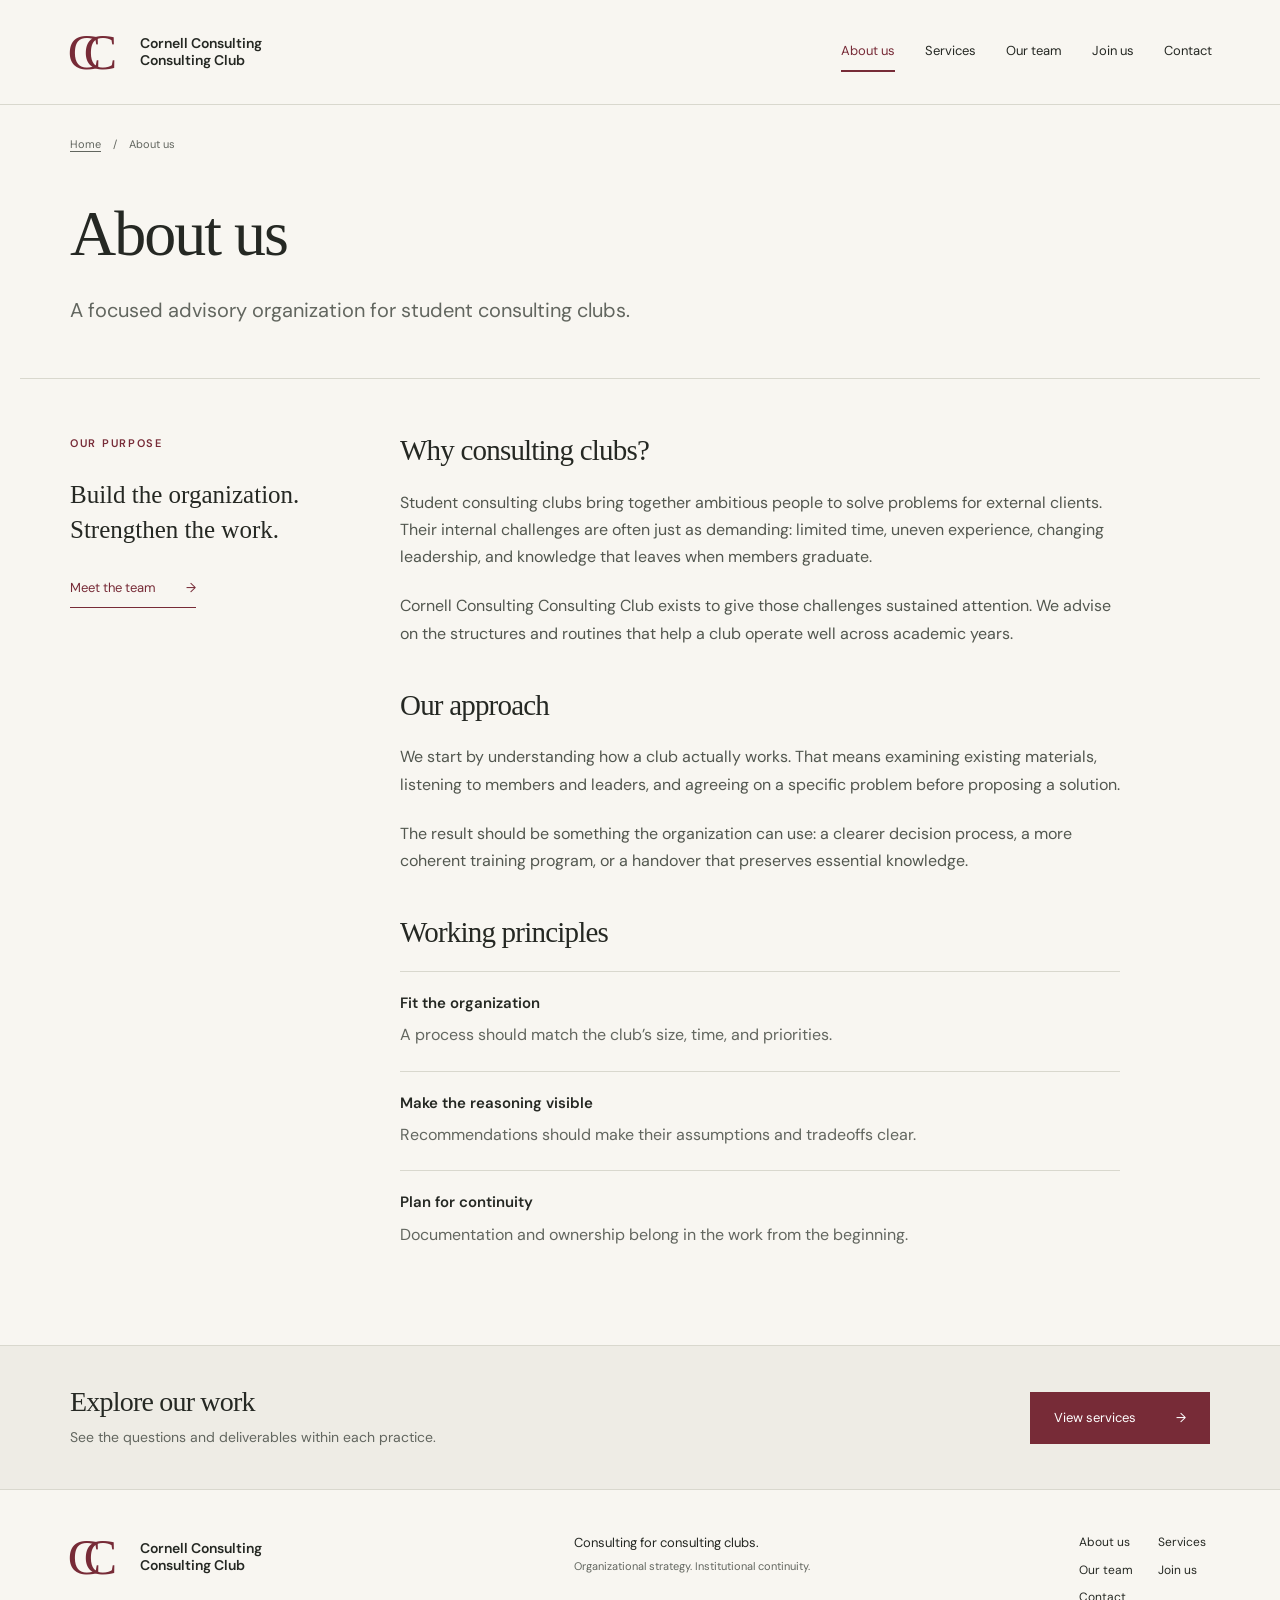
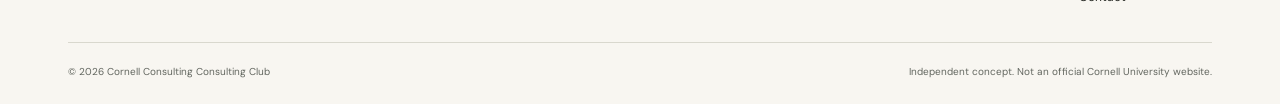
==== about.html @ c172cffa "Restructure site into dedicated club and practice pages" ====
<!doctype html>
<html lang="en"><head><meta charset="utf-8"><meta name="viewport" content="width=device-width,initial-scale=1"><meta name="theme-color" content="#772b37"><meta name="description" content="About us — Cornell Consulting Consulting Club. Advisory for student consulting organizations."><title>About us | Cornell Consulting Consulting Club</title><link rel="stylesheet" href="styles.css"><link rel="icon" href="mark.svg" type="image/svg+xml"></head>
<body><a class="skip" href="#main">Skip to content</a><header class="header"><a class="brand" href="index.html" aria-label="Cornell Consulting Consulting Club home"><span class="brand-mark" aria-hidden="true">C<span>C</span></span><span>Cornell Consulting<br>Consulting Club</span></a><button class="menu-toggle" aria-expanded="false" aria-controls="navigation">Menu <span aria-hidden="true">+</span></button><nav id="navigation" aria-label="Main navigation"><a href="about.html" aria-current="page">About us</a><a href="services.html">Services</a><a href="team.html">Our team</a><a href="join.html">Join us</a><a href="contact.html">Contact</a></nav></header>
<main id="main"><div class="page-heading"><nav class="breadcrumbs" aria-label="Breadcrumb"><a href="index.html">Home</a> <span>/</span> <span aria-current="page">About us</span></nav><h1>About us</h1><p class="lede">A focused advisory organization for student consulting clubs.</p></div><div class="editorial-layout"><aside class="side-note"><p class="eyebrow">Our purpose</p><p>Build the organization.<br>Strengthen the work.</p><a class="text-link" href="team.html">Meet the team <span aria-hidden="true">→</span></a></aside><article class="prose"><h2>Why consulting clubs?</h2><p>Student consulting clubs bring together ambitious people to solve problems for external clients. Their internal challenges are often just as demanding: limited time, uneven experience, changing leadership, and knowledge that leaves when members graduate.</p><p>Cornell Consulting Consulting Club exists to give those challenges sustained attention. We advise on the structures and routines that help a club operate well across academic years.</p><h2>Our approach</h2><p>We start by understanding how a club actually works. That means examining existing materials, listening to members and leaders, and agreeing on a specific problem before proposing a solution.</p><p>The result should be something the organization can use: a clearer decision process, a more coherent training program, or a handover that preserves essential knowledge.</p><h2>Working principles</h2><dl class="principles"><dt>Fit the organization</dt><dd>A process should match the club’s size, time, and priorities.</dd><dt>Make the reasoning visible</dt><dd>Recommendations should make their assumptions and tradeoffs clear.</dd><dt>Plan for continuity</dt><dd>Documentation and ownership belong in the work from the beginning.</dd></dl></article></div><aside class="callout"><div><h2>Explore our work</h2><p>See the questions and deliverables within each practice.</p></div><a class="button" href="services.html">View services <span aria-hidden="true">→</span></a></aside></main><footer><div class="footer-top"><a class="brand" href="index.html"><span class="brand-mark" aria-hidden="true">C<span>C</span></span><span>Cornell Consulting<br>Consulting Club</span></a><p>Consulting for consulting clubs.<br><span>Organizational strategy. Institutional continuity.</span></p><nav aria-label="Footer navigation"><a href="about.html" aria-current="page">About us</a><a href="services.html">Services</a><a href="team.html">Our team</a><a href="join.html">Join us</a><a href="contact.html">Contact</a></nav></div><div class="footer-bottom"><span>© 2026 Cornell Consulting Consulting Club</span><span>Independent concept. Not an official Cornell University website.</span></div></footer><script src="app.js"></script></body></html>
---- styles.css ----
@import url('https://fonts.googleapis.com/css2?family=DM+Sans:wght@400;500;600&display=swap');
:root{--paper:#f8f6f1;--ink:#252823;--muted:#62665f;--wine:#772b37;--line:#d9d8ce;--serif:Georgia,'Times New Roman',serif}*{box-sizing:border-box}body{margin:0;background:var(--paper);color:var(--ink);font:16px/1.7 'DM Sans',Arial,sans-serif}a{color:inherit;text-decoration:none}button,input,select,textarea{font:inherit}button{cursor:pointer}a:hover{color:var(--wine)}a:focus-visible,button:focus-visible,summary:focus-visible{outline:2px solid var(--wine);outline-offset:5px}h1,h2,h3,p{margin-top:0}h1,h2{font-family:var(--serif);font-weight:400;line-height:1.13}h1{font-size:clamp(42px,5vw,72px);letter-spacing:-2px;margin-bottom:25px}h2{font-size:34px;letter-spacing:-.8px;margin-bottom:22px}h3{font-size:18px;font-weight:500;margin-bottom:10px}p{margin-bottom:22px}.skip{position:absolute;top:-100px;left:20px;background:white;padding:10px;z-index:10}.skip:focus{top:10px}.header{display:flex;align-items:center;justify-content:space-between;gap:30px;min-height:105px;padding:20px 5.3%;border-bottom:1px solid var(--line)}.brand{display:flex;align-items:center;gap:17px;font-size:14px;line-height:1.25;font-weight:600;flex-shrink:0}.brand-mark{font-family:var(--serif);font-size:50px;position:relative;width:55px;line-height:1;color:var(--wine);font-weight:400}.brand-mark span{position:absolute;left:16px;top:0}.header nav{display:flex;gap:30px;font-size:13px}.header nav a{padding:8px 0;border-bottom:2px solid transparent}.header nav a[aria-current=page]{border-color:var(--wine);color:var(--wine)}.menu-toggle{display:none}.eyebrow{text-transform:uppercase;letter-spacing:1.7px;font-size:11px;font-weight:600;color:var(--wine);margin-bottom:24px}.button{display:inline-flex;align-items:center;gap:40px;justify-content:space-between;background:var(--wine);color:white;border:1px solid var(--wine);padding:14px 23px;font-size:13px}.button:hover{background:#57212a;color:white}.text-link{display:inline-flex;gap:30px;align-items:center;border-bottom:1px solid var(--wine);color:var(--wine);font-size:13px;padding:8px 0}.text-link:hover{border-bottom-width:2px}.home-hero{display:grid;grid-template-columns:1.15fr .85fr;max-width:1440px;margin:auto}.home-copy{padding:74px 9% 74px 9.2%;align-self:center}.home-copy h1{font-size:clamp(45px,5.2vw,76px);line-height:1.08}.home-copy>p:not(.eyebrow){max-width:440px;color:var(--muted);font-size:18px;margin-bottom:30px}.home-art{margin:0;position:relative;background:var(--wine);max-height:575px;overflow:hidden}.home-art img{display:block;width:100%;height:100%;object-fit:cover}.home-art figcaption{position:absolute;bottom:16px;right:22px;font-size:9px;text-transform:uppercase;letter-spacing:1.7px;color:#e8d6c8}.home-intro{max-width:1150px;padding:65px 40px;display:grid;grid-template-columns:1fr 2fr;gap:60px;margin:auto}.home-intro p:not(.eyebrow){max-width:630px;color:var(--muted)}.audiences{display:grid;grid-template-columns:1fr 1fr;background:#eeece5;border-top:1px solid var(--line)}.audiences article{padding:45px max(40px,10.6%)}.audiences article+article{border-left:1px solid var(--line)}.audiences p:not(.eyebrow){max-width:440px;color:var(--muted)}.audiences h2{font-size:32px}.page-heading{max-width:1240px;margin:auto;padding:30px 50px 52px;border-bottom:1px solid var(--line)}.breadcrumbs{font-size:11px;color:var(--muted);display:flex;gap:12px;flex-wrap:wrap;margin-bottom:44px}.breadcrumbs a{text-decoration:underline;text-underline-offset:3px}.page-heading h1{margin-top:0}.lede{max-width:720px;color:var(--muted);font-size:20px;margin:0;line-height:1.55}.editorial-layout{display:grid;grid-template-columns:240px minmax(0,720px);gap:90px;max-width:1240px;padding:55px 50px 75px;margin:auto}.side-note>p:not(.eyebrow){font-family:var(--serif);font-size:25px;line-height:1.4}.prose p,.prose li{color:#52574f}.prose h2{font-size:29px;margin-top:42px}.prose h2:first-child{margin-top:0}.prose ul{padding-left:22px}.prose li{padding:6px 0}.lead-paragraph{font-size:20px;line-height:1.65}.principles{margin:0}.principles dt{border-top:1px solid var(--line);padding-top:19px;font-weight:600;font-size:15px}.principles dd{margin:5px 0 22px;color:var(--muted)}.callout{background:#eeece5;border-top:1px solid var(--line);padding:40px max(5.3%,calc((100vw - 1140px)/2));display:flex;justify-content:space-between;gap:35px;align-items:center}.callout h2{font-size:28px;margin-bottom:8px}.callout p{color:var(--muted);font-size:14px;margin:0}.callout .button{flex-shrink:0}.service-directory{max-width:1240px;padding:15px 50px 55px;margin:auto}.service-row{display:grid;grid-template-columns:1fr 1fr 20px;gap:30px;align-items:center;border-bottom:1px solid var(--line);padding:30px 0}.service-row h2{font-size:28px;margin:0}.service-row p{font-size:15px;color:var(--muted);margin:0}.service-row>span{color:var(--wine);font-size:25px}.service-row:hover h2{text-decoration:underline;text-decoration-thickness:1px;text-underline-offset:6px}.engagement{max-width:1240px;margin:auto;display:grid;grid-template-columns:1fr 1fr;gap:90px;padding:0 50px 65px}.engagement>div>p:not(.eyebrow){max-width:400px;color:var(--muted)}.engagement ol{margin:0;padding-left:25px}.engagement li{padding-left:12px;margin-bottom:25px}.engagement li::marker{color:var(--wine)}.engagement li p{font-size:14px;color:var(--muted)}.practice-nav nav{display:flex;flex-direction:column;font-size:14px;border-top:1px solid var(--line)}.practice-nav nav a{padding:12px 0;border-bottom:1px solid var(--line)}.practice-nav nav a[aria-current=page]{color:var(--wine);font-weight:600}.note{font-size:13px;color:var(--muted);line-height:1.65}.prose .note{border-top:1px solid var(--line);padding-top:20px;margin-top:32px}.team-page{max-width:1240px;margin:auto;padding:40px 50px 70px}.team-grid{display:grid;grid-template-columns:repeat(3,1fr);gap:35px;margin-top:35px}.portrait{aspect-ratio:4/5;border:1px solid #c9c7bc;background:#eeece5;margin-bottom:20px}.team-placeholder p{font-size:13px;color:var(--muted)}.team-placeholder h3{margin-bottom:4px}.recruitment-note{border-top:3px solid var(--wine);padding-top:22px;align-self:start}.recruitment-note h2{font-size:26px}.recruitment-note>p:not(.eyebrow){font-size:14px;color:var(--muted)}.faq details{border-top:1px solid var(--line);padding:17px 0}.faq details:last-child{border-bottom:1px solid var(--line)}.faq summary{cursor:pointer;font-size:16px;font-weight:500}.faq details p{margin:15px 0 0;font-size:14px}.contact-layout{max-width:1240px;padding:50px 50px 75px;margin:auto;display:grid;grid-template-columns:1fr 1.25fr;gap:100px}.contact-layout h2{font-size:28px}.contact-layout aside>p{font-size:15px;color:var(--muted);margin-bottom:38px}.contact-status{padding:22px;background:#eeece5;border-top:2px solid var(--wine)}.contact-status p{font-size:13px;margin:0;color:var(--muted)}.contact-status h3{font-size:15px}form label{display:block;font-size:13px;margin-bottom:19px}form label>span{color:var(--muted)}input,textarea,select{width:100%;display:block;margin-top:6px;border:1px solid #b8b9af;background:#fff;color:var(--ink);padding:11px;border-radius:0;font-size:15px}textarea{resize:vertical}input:focus,select:focus,textarea:focus{outline:2px solid var(--wine);outline-offset:2px}.form-status{font-size:13px;color:var(--wine);margin:15px 0 0}footer{padding:42px 5.3% 24px;border-top:1px solid var(--line)}.footer-top{display:grid;grid-template-columns:1fr 1fr auto;gap:35px;align-items:start}.footer-top>p{font-size:13px;margin:0}.footer-top p span{font-size:11px;color:var(--muted)}.footer-top nav{display:grid;grid-template-columns:1fr 1fr;gap:7px 25px;font-size:12px}.footer-bottom{margin-top:34px;padding-top:20px;border-top:1px solid var(--line);display:flex;justify-content:space-between;gap:20px;font-size:10px;color:var(--muted)}
@media(max-width:950px){.header{gap:20px;padding:20px 4%}.header nav{gap:20px}.brand{font-size:12px}.home-copy{padding:50px 8%}.home-copy h1{font-size:48px}.home-copy>p:not(.eyebrow){font-size:16px}.editorial-layout{grid-template-columns:200px minmax(0,1fr);gap:45px;padding-left:35px;padding-right:35px}.contact-layout{gap:45px}.footer-top{grid-template-columns:1fr 1fr}.footer-top>p{display:none}.footer-top nav{justify-self:end}.engagement{gap:50px}.service-row h2{font-size:25px}}
@media(max-width:700px){body{font-size:15px}.header{min-height:84px;padding:18px 6%;position:relative;flex-wrap:wrap}.brand{font-size:12px;gap:12px}.brand-mark{font-size:40px;width:43px}.brand-mark span{left:13px}.menu-toggle{display:flex;gap:16px;background:none;border:1px solid var(--line);padding:7px 12px;font-size:12px;color:var(--ink)}.header nav{display:none;width:100%;flex-direction:column;gap:0;padding-top:12px}.header nav.is-open{display:flex}.header nav a{padding:12px 0}.home-hero{grid-template-columns:1fr}.home-copy{padding:40px 6%}.home-copy h1{font-size:48px;letter-spacing:-1.8px}.home-copy .eyebrow{font-size:9px}.home-art{height:280px}.home-art img{object-fit:contain}.home-art figcaption{font-size:8px}.home-intro{display:block;padding:40px 6%}.home-intro h2{font-size:30px}.audiences{grid-template-columns:1fr}.audiences article{padding:35px 6%}.audiences article+article{border-left:0;border-top:1px solid var(--line)}.page-heading{padding:22px 6% 32px}.breadcrumbs{font-size:10px;margin-bottom:28px;gap:8px}.page-heading h1{font-size:42px;letter-spacing:-1.4px;overflow-wrap:break-word}.lede{font-size:17px}.editorial-layout{display:flex;flex-direction:column;gap:35px;padding:35px 6% 45px}.practice-nav{order:2}.side-note{padding-bottom:25px;border-bottom:1px solid var(--line)}.prose h2{font-size:27px}.lead-paragraph{font-size:18px}.callout{display:block;padding:32px 6%}.callout h2{font-size:27px}.callout .button{margin-top:22px}.service-directory{padding:0 6% 40px}.service-row{grid-template-columns:1fr 20px;gap:12px;padding:23px 0}.service-row h2{font-size:25px}.service-row p{grid-column:1;font-size:13px}.service-row>span{grid-column:2;grid-row:1/3}.engagement{display:block;padding:0 6% 30px}.engagement ol{margin-top:30px}.team-page{padding:30px 6% 35px}.team-grid{gap:20px;grid-template-columns:1fr 1fr}.team-placeholder h3{font-size:15px}.team-placeholder p{font-size:11px}.contact-layout{grid-template-columns:1fr;padding:35px 6% 45px;gap:35px}.contact-layout aside>p{margin-bottom:25px}.footer-top{grid-template-columns:1fr;gap:28px}.footer-top nav{justify-self:start;grid-template-columns:repeat(3,1fr);gap:10px 28px}.footer-bottom{flex-direction:column;gap:9px;margin-top:24px;font-size:9px}footer{padding:30px 6% 20px}}
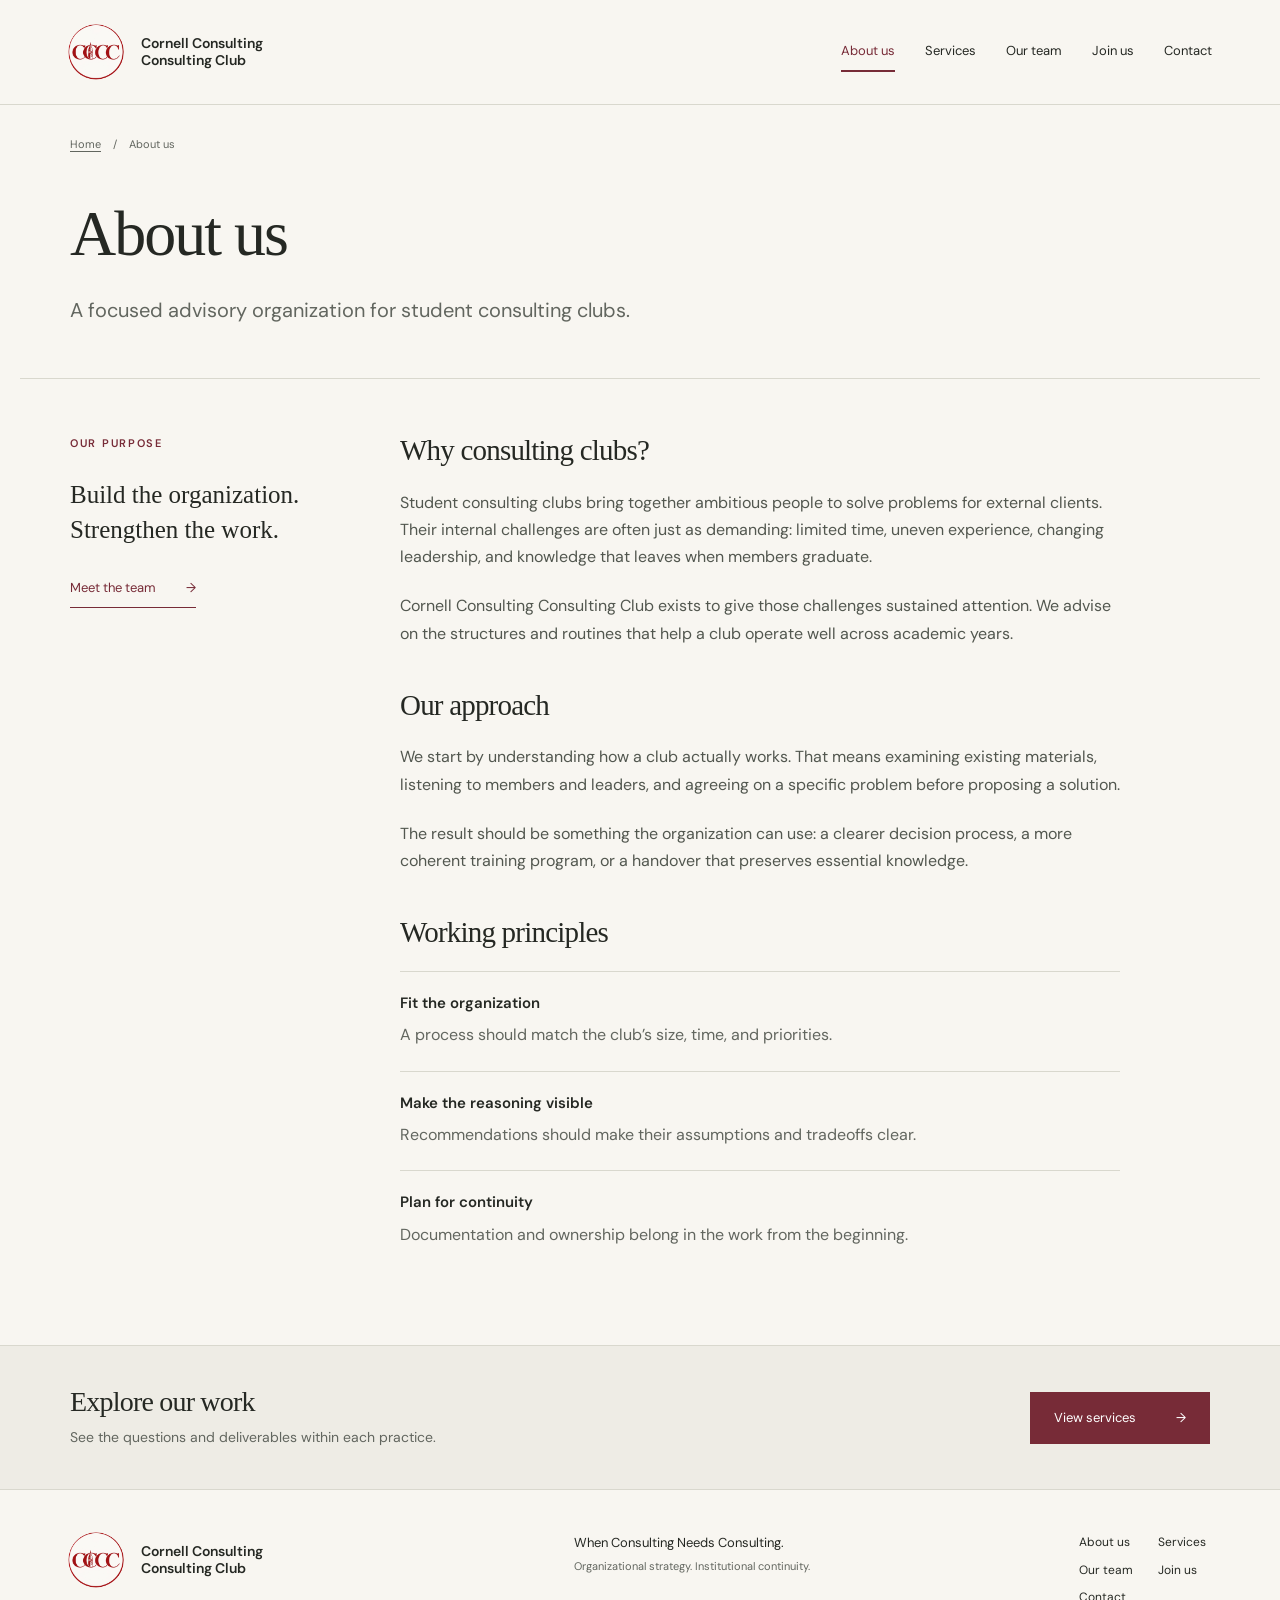
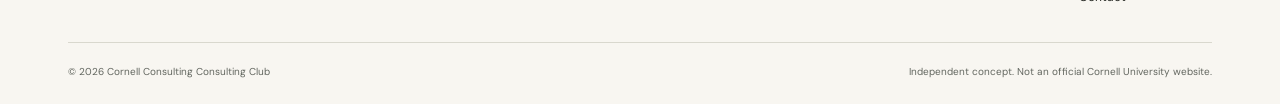
==== commit d85ac51c: "Add co-president profiles, CCCC roundel logo, and new footer slogan Co-Authored-By: Claude Opus 5.5 " ====
--- a/about.html
+++ b/about.html
@@ -1,4 +1,4 @@
 <!doctype html>
 <html lang="en"><head><meta charset="utf-8"><meta name="viewport" content="width=device-width,initial-scale=1"><meta name="theme-color" content="#772b37"><meta name="description" content="About us — Cornell Consulting Consulting Club. Advisory for student consulting organizations."><title>About us | Cornell Consulting Consulting Club</title><link rel="stylesheet" href="styles.css"><link rel="icon" href="mark.svg" type="image/svg+xml"></head>
-<body><a class="skip" href="#main">Skip to content</a><header class="header"><a class="brand" href="index.html" aria-label="Cornell Consulting Consulting Club home"><span class="brand-mark" aria-hidden="true">C<span>C</span></span><span>Cornell Consulting<br>Consulting Club</span></a><button class="menu-toggle" aria-expanded="false" aria-controls="navigation">Menu <span aria-hidden="true">+</span></button><nav id="navigation" aria-label="Main navigation"><a href="about.html" aria-current="page">About us</a><a href="services.html">Services</a><a href="team.html">Our team</a><a href="join.html">Join us</a><a href="contact.html">Contact</a></nav></header>
-<main id="main"><div class="page-heading"><nav class="breadcrumbs" aria-label="Breadcrumb"><a href="index.html">Home</a> <span>/</span> <span aria-current="page">About us</span></nav><h1>About us</h1><p class="lede">A focused advisory organization for student consulting clubs.</p></div><div class="editorial-layout"><aside class="side-note"><p class="eyebrow">Our purpose</p><p>Build the organization.<br>Strengthen the work.</p><a class="text-link" href="team.html">Meet the team <span aria-hidden="true">→</span></a></aside><article class="prose"><h2>Why consulting clubs?</h2><p>Student consulting clubs bring together ambitious people to solve problems for external clients. Their internal challenges are often just as demanding: limited time, uneven experience, changing leadership, and knowledge that leaves when members graduate.</p><p>Cornell Consulting Consulting Club exists to give those challenges sustained attention. We advise on the structures and routines that help a club operate well across academic years.</p><h2>Our approach</h2><p>We start by understanding how a club actually works. That means examining existing materials, listening to members and leaders, and agreeing on a specific problem before proposing a solution.</p><p>The result should be something the organization can use: a clearer decision process, a more coherent training program, or a handover that preserves essential knowledge.</p><h2>Working principles</h2><dl class="principles"><dt>Fit the organization</dt><dd>A process should match the club’s size, time, and priorities.</dd><dt>Make the reasoning visible</dt><dd>Recommendations should make their assumptions and tradeoffs clear.</dd><dt>Plan for continuity</dt><dd>Documentation and ownership belong in the work from the beginning.</dd></dl></article></div><aside class="callout"><div><h2>Explore our work</h2><p>See the questions and deliverables within each practice.</p></div><a class="button" href="services.html">View services <span aria-hidden="true">→</span></a></aside></main><footer><div class="footer-top"><a class="brand" href="index.html"><span class="brand-mark" aria-hidden="true">C<span>C</span></span><span>Cornell Consulting<br>Consulting Club</span></a><p>Consulting for consulting clubs.<br><span>Organizational strategy. Institutional continuity.</span></p><nav aria-label="Footer navigation"><a href="about.html" aria-current="page">About us</a><a href="services.html">Services</a><a href="team.html">Our team</a><a href="join.html">Join us</a><a href="contact.html">Contact</a></nav></div><div class="footer-bottom"><span>© 2026 Cornell Consulting Consulting Club</span><span>Independent concept. Not an official Cornell University website.</span></div></footer><script src="app.js"></script></body></html>+<body><a class="skip" href="#main">Skip to content</a><header class="header"><a class="brand" href="index.html" aria-label="Cornell Consulting Consulting Club home"><img class="brand-logo" src="logo.png" width="56" height="56" alt=""><span>Cornell Consulting<br>Consulting Club</span></a><button class="menu-toggle" aria-expanded="false" aria-controls="navigation">Menu <span aria-hidden="true">+</span></button><nav id="navigation" aria-label="Main navigation"><a href="about.html" aria-current="page">About us</a><a href="services.html">Services</a><a href="team.html">Our team</a><a href="join.html">Join us</a><a href="contact.html">Contact</a></nav></header>
+<main id="main"><div class="page-heading"><nav class="breadcrumbs" aria-label="Breadcrumb"><a href="index.html">Home</a> <span>/</span> <span aria-current="page">About us</span></nav><h1>About us</h1><p class="lede">A focused advisory organization for student consulting clubs.</p></div><div class="editorial-layout"><aside class="side-note"><p class="eyebrow">Our purpose</p><p>Build the organization.<br>Strengthen the work.</p><a class="text-link" href="team.html">Meet the team <span aria-hidden="true">→</span></a></aside><article class="prose"><h2>Why consulting clubs?</h2><p>Student consulting clubs bring together ambitious people to solve problems for external clients. Their internal challenges are often just as demanding: limited time, uneven experience, changing leadership, and knowledge that leaves when members graduate.</p><p>Cornell Consulting Consulting Club exists to give those challenges sustained attention. We advise on the structures and routines that help a club operate well across academic years.</p><h2>Our approach</h2><p>We start by understanding how a club actually works. That means examining existing materials, listening to members and leaders, and agreeing on a specific problem before proposing a solution.</p><p>The result should be something the organization can use: a clearer decision process, a more coherent training program, or a handover that preserves essential knowledge.</p><h2>Working principles</h2><dl class="principles"><dt>Fit the organization</dt><dd>A process should match the club’s size, time, and priorities.</dd><dt>Make the reasoning visible</dt><dd>Recommendations should make their assumptions and tradeoffs clear.</dd><dt>Plan for continuity</dt><dd>Documentation and ownership belong in the work from the beginning.</dd></dl></article></div><aside class="callout"><div><h2>Explore our work</h2><p>See the questions and deliverables within each practice.</p></div><a class="button" href="services.html">View services <span aria-hidden="true">→</span></a></aside></main><footer><div class="footer-top"><a class="brand" href="index.html"><img class="brand-logo" src="logo.png" width="56" height="56" alt=""><span>Cornell Consulting<br>Consulting Club</span></a><p>When Consulting Needs Consulting.<br><span>Organizational strategy. Institutional continuity.</span></p><nav aria-label="Footer navigation"><a href="about.html" aria-current="page">About us</a><a href="services.html">Services</a><a href="team.html">Our team</a><a href="join.html">Join us</a><a href="contact.html">Contact</a></nav></div><div class="footer-bottom"><span>© 2026 Cornell Consulting Consulting Club</span><span>Independent concept. Not an official Cornell University website.</span></div></footer><script src="app.js"></script></body></html>
--- a/styles.css
+++ b/styles.css
@@ -1,4 +1,4 @@
 @import url('https://fonts.googleapis.com/css2?family=DM+Sans:wght@400;500;600&display=swap');
-:root{--paper:#f8f6f1;--ink:#252823;--muted:#62665f;--wine:#772b37;--line:#d9d8ce;--serif:Georgia,'Times New Roman',serif}*{box-sizing:border-box}body{margin:0;background:var(--paper);color:var(--ink);font:16px/1.7 'DM Sans',Arial,sans-serif}a{color:inherit;text-decoration:none}button,input,select,textarea{font:inherit}button{cursor:pointer}a:hover{color:var(--wine)}a:focus-visible,button:focus-visible,summary:focus-visible{outline:2px solid var(--wine);outline-offset:5px}h1,h2,h3,p{margin-top:0}h1,h2{font-family:var(--serif);font-weight:400;line-height:1.13}h1{font-size:clamp(42px,5vw,72px);letter-spacing:-2px;margin-bottom:25px}h2{font-size:34px;letter-spacing:-.8px;margin-bottom:22px}h3{font-size:18px;font-weight:500;margin-bottom:10px}p{margin-bottom:22px}.skip{position:absolute;top:-100px;left:20px;background:white;padding:10px;z-index:10}.skip:focus{top:10px}.header{display:flex;align-items:center;justify-content:space-between;gap:30px;min-height:105px;padding:20px 5.3%;border-bottom:1px solid var(--line)}.brand{display:flex;align-items:center;gap:17px;font-size:14px;line-height:1.25;font-weight:600;flex-shrink:0}.brand-mark{font-family:var(--serif);font-size:50px;position:relative;width:55px;line-height:1;color:var(--wine);font-weight:400}.brand-mark span{position:absolute;left:16px;top:0}.header nav{display:flex;gap:30px;font-size:13px}.header nav a{padding:8px 0;border-bottom:2px solid transparent}.header nav a[aria-current=page]{border-color:var(--wine);color:var(--wine)}.menu-toggle{display:none}.eyebrow{text-transform:uppercase;letter-spacing:1.7px;font-size:11px;font-weight:600;color:var(--wine);margin-bottom:24px}.button{display:inline-flex;align-items:center;gap:40px;justify-content:space-between;background:var(--wine);color:white;border:1px solid var(--wine);padding:14px 23px;font-size:13px}.button:hover{background:#57212a;color:white}.text-link{display:inline-flex;gap:30px;align-items:center;border-bottom:1px solid var(--wine);color:var(--wine);font-size:13px;padding:8px 0}.text-link:hover{border-bottom-width:2px}.home-hero{display:grid;grid-template-columns:1.15fr .85fr;max-width:1440px;margin:auto}.home-copy{padding:74px 9% 74px 9.2%;align-self:center}.home-copy h1{font-size:clamp(45px,5.2vw,76px);line-height:1.08}.home-copy>p:not(.eyebrow){max-width:440px;color:var(--muted);font-size:18px;margin-bottom:30px}.home-art{margin:0;position:relative;background:var(--wine);max-height:575px;overflow:hidden}.home-art img{display:block;width:100%;height:100%;object-fit:cover}.home-art figcaption{position:absolute;bottom:16px;right:22px;font-size:9px;text-transform:uppercase;letter-spacing:1.7px;color:#e8d6c8}.home-intro{max-width:1150px;padding:65px 40px;display:grid;grid-template-columns:1fr 2fr;gap:60px;margin:auto}.home-intro p:not(.eyebrow){max-width:630px;color:var(--muted)}.audiences{display:grid;grid-template-columns:1fr 1fr;background:#eeece5;border-top:1px solid var(--line)}.audiences article{padding:45px max(40px,10.6%)}.audiences article+article{border-left:1px solid var(--line)}.audiences p:not(.eyebrow){max-width:440px;color:var(--muted)}.audiences h2{font-size:32px}.page-heading{max-width:1240px;margin:auto;padding:30px 50px 52px;border-bottom:1px solid var(--line)}.breadcrumbs{font-size:11px;color:var(--muted);display:flex;gap:12px;flex-wrap:wrap;margin-bottom:44px}.breadcrumbs a{text-decoration:underline;text-underline-offset:3px}.page-heading h1{margin-top:0}.lede{max-width:720px;color:var(--muted);font-size:20px;margin:0;line-height:1.55}.editorial-layout{display:grid;grid-template-columns:240px minmax(0,720px);gap:90px;max-width:1240px;padding:55px 50px 75px;margin:auto}.side-note>p:not(.eyebrow){font-family:var(--serif);font-size:25px;line-height:1.4}.prose p,.prose li{color:#52574f}.prose h2{font-size:29px;margin-top:42px}.prose h2:first-child{margin-top:0}.prose ul{padding-left:22px}.prose li{padding:6px 0}.lead-paragraph{font-size:20px;line-height:1.65}.principles{margin:0}.principles dt{border-top:1px solid var(--line);padding-top:19px;font-weight:600;font-size:15px}.principles dd{margin:5px 0 22px;color:var(--muted)}.callout{background:#eeece5;border-top:1px solid var(--line);padding:40px max(5.3%,calc((100vw - 1140px)/2));display:flex;justify-content:space-between;gap:35px;align-items:center}.callout h2{font-size:28px;margin-bottom:8px}.callout p{color:var(--muted);font-size:14px;margin:0}.callout .button{flex-shrink:0}.service-directory{max-width:1240px;padding:15px 50px 55px;margin:auto}.service-row{display:grid;grid-template-columns:1fr 1fr 20px;gap:30px;align-items:center;border-bottom:1px solid var(--line);padding:30px 0}.service-row h2{font-size:28px;margin:0}.service-row p{font-size:15px;color:var(--muted);margin:0}.service-row>span{color:var(--wine);font-size:25px}.service-row:hover h2{text-decoration:underline;text-decoration-thickness:1px;text-underline-offset:6px}.engagement{max-width:1240px;margin:auto;display:grid;grid-template-columns:1fr 1fr;gap:90px;padding:0 50px 65px}.engagement>div>p:not(.eyebrow){max-width:400px;color:var(--muted)}.engagement ol{margin:0;padding-left:25px}.engagement li{padding-left:12px;margin-bottom:25px}.engagement li::marker{color:var(--wine)}.engagement li p{font-size:14px;color:var(--muted)}.practice-nav nav{display:flex;flex-direction:column;font-size:14px;border-top:1px solid var(--line)}.practice-nav nav a{padding:12px 0;border-bottom:1px solid var(--line)}.practice-nav nav a[aria-current=page]{color:var(--wine);font-weight:600}.note{font-size:13px;color:var(--muted);line-height:1.65}.prose .note{border-top:1px solid var(--line);padding-top:20px;margin-top:32px}.team-page{max-width:1240px;margin:auto;padding:40px 50px 70px}.team-grid{display:grid;grid-template-columns:repeat(3,1fr);gap:35px;margin-top:35px}.portrait{aspect-ratio:4/5;border:1px solid #c9c7bc;background:#eeece5;margin-bottom:20px}.team-placeholder p{font-size:13px;color:var(--muted)}.team-placeholder h3{margin-bottom:4px}.recruitment-note{border-top:3px solid var(--wine);padding-top:22px;align-self:start}.recruitment-note h2{font-size:26px}.recruitment-note>p:not(.eyebrow){font-size:14px;color:var(--muted)}.faq details{border-top:1px solid var(--line);padding:17px 0}.faq details:last-child{border-bottom:1px solid var(--line)}.faq summary{cursor:pointer;font-size:16px;font-weight:500}.faq details p{margin:15px 0 0;font-size:14px}.contact-layout{max-width:1240px;padding:50px 50px 75px;margin:auto;display:grid;grid-template-columns:1fr 1.25fr;gap:100px}.contact-layout h2{font-size:28px}.contact-layout aside>p{font-size:15px;color:var(--muted);margin-bottom:38px}.contact-status{padding:22px;background:#eeece5;border-top:2px solid var(--wine)}.contact-status p{font-size:13px;margin:0;color:var(--muted)}.contact-status h3{font-size:15px}form label{display:block;font-size:13px;margin-bottom:19px}form label>span{color:var(--muted)}input,textarea,select{width:100%;display:block;margin-top:6px;border:1px solid #b8b9af;background:#fff;color:var(--ink);padding:11px;border-radius:0;font-size:15px}textarea{resize:vertical}input:focus,select:focus,textarea:focus{outline:2px solid var(--wine);outline-offset:2px}.form-status{font-size:13px;color:var(--wine);margin:15px 0 0}footer{padding:42px 5.3% 24px;border-top:1px solid var(--line)}.footer-top{display:grid;grid-template-columns:1fr 1fr auto;gap:35px;align-items:start}.footer-top>p{font-size:13px;margin:0}.footer-top p span{font-size:11px;color:var(--muted)}.footer-top nav{display:grid;grid-template-columns:1fr 1fr;gap:7px 25px;font-size:12px}.footer-bottom{margin-top:34px;padding-top:20px;border-top:1px solid var(--line);display:flex;justify-content:space-between;gap:20px;font-size:10px;color:var(--muted)}
+:root{--paper:#f8f6f1;--ink:#252823;--muted:#62665f;--wine:#772b37;--line:#d9d8ce;--serif:Georgia,'Times New Roman',serif}*{box-sizing:border-box}body{margin:0;background:var(--paper);color:var(--ink);font:16px/1.7 'DM Sans',Arial,sans-serif}a{color:inherit;text-decoration:none}button,input,select,textarea{font:inherit}button{cursor:pointer}a:hover{color:var(--wine)}a:focus-visible,button:focus-visible,summary:focus-visible{outline:2px solid var(--wine);outline-offset:5px}h1,h2,h3,p{margin-top:0}h1,h2{font-family:var(--serif);font-weight:400;line-height:1.13}h1{font-size:clamp(42px,5vw,72px);letter-spacing:-2px;margin-bottom:25px}h2{font-size:34px;letter-spacing:-.8px;margin-bottom:22px}h3{font-size:18px;font-weight:500;margin-bottom:10px}p{margin-bottom:22px}.skip{position:absolute;top:-100px;left:20px;background:white;padding:10px;z-index:10}.skip:focus{top:10px}.header{display:flex;align-items:center;justify-content:space-between;gap:30px;min-height:105px;padding:20px 5.3%;border-bottom:1px solid var(--line)}.brand{display:flex;align-items:center;gap:17px;font-size:14px;line-height:1.25;font-weight:600;flex-shrink:0}.brand-logo{width:56px;height:56px;border-radius:50%;flex-shrink:0;display:block}.header nav{display:flex;gap:30px;font-size:13px}.header nav a{padding:8px 0;border-bottom:2px solid transparent}.header nav a[aria-current=page]{border-color:var(--wine);color:var(--wine)}.menu-toggle{display:none}.eyebrow{text-transform:uppercase;letter-spacing:1.7px;font-size:11px;font-weight:600;color:var(--wine);margin-bottom:24px}.button{display:inline-flex;align-items:center;gap:40px;justify-content:space-between;background:var(--wine);color:white;border:1px solid var(--wine);padding:14px 23px;font-size:13px}.button:hover{background:#57212a;color:white}.text-link{display:inline-flex;gap:30px;align-items:center;border-bottom:1px solid var(--wine);color:var(--wine);font-size:13px;padding:8px 0}.text-link:hover{border-bottom-width:2px}.home-hero{display:grid;grid-template-columns:1.15fr .85fr;max-width:1440px;margin:auto}.home-copy{padding:74px 9% 74px 9.2%;align-self:center}.home-copy h1{font-size:clamp(45px,5.2vw,76px);line-height:1.08}.home-copy>p:not(.eyebrow){max-width:440px;color:var(--muted);font-size:18px;margin-bottom:30px}.home-art{margin:0;position:relative;background:var(--wine);max-height:575px;overflow:hidden}.home-art img{display:block;width:100%;height:100%;object-fit:cover}.home-art figcaption{position:absolute;bottom:16px;right:22px;font-size:9px;text-transform:uppercase;letter-spacing:1.7px;color:#e8d6c8}.home-intro{max-width:1150px;padding:65px 40px;display:grid;grid-template-columns:1fr 2fr;gap:60px;margin:auto}.home-intro p:not(.eyebrow){max-width:630px;color:var(--muted)}.audiences{display:grid;grid-template-columns:1fr 1fr;background:#eeece5;border-top:1px solid var(--line)}.audiences article{padding:45px max(40px,10.6%)}.audiences article+article{border-left:1px solid var(--line)}.audiences p:not(.eyebrow){max-width:440px;color:var(--muted)}.audiences h2{font-size:32px}.page-heading{max-width:1240px;margin:auto;padding:30px 50px 52px;border-bottom:1px solid var(--line)}.breadcrumbs{font-size:11px;color:var(--muted);display:flex;gap:12px;flex-wrap:wrap;margin-bottom:44px}.breadcrumbs a{text-decoration:underline;text-underline-offset:3px}.page-heading h1{margin-top:0}.lede{max-width:720px;color:var(--muted);font-size:20px;margin:0;line-height:1.55}.editorial-layout{display:grid;grid-template-columns:240px minmax(0,720px);gap:90px;max-width:1240px;padding:55px 50px 75px;margin:auto}.side-note>p:not(.eyebrow){font-family:var(--serif);font-size:25px;line-height:1.4}.prose p,.prose li{color:#52574f}.prose h2{font-size:29px;margin-top:42px}.prose h2:first-child{margin-top:0}.prose ul{padding-left:22px}.prose li{padding:6px 0}.lead-paragraph{font-size:20px;line-height:1.65}.principles{margin:0}.principles dt{border-top:1px solid var(--line);padding-top:19px;font-weight:600;font-size:15px}.principles dd{margin:5px 0 22px;color:var(--muted)}.callout{background:#eeece5;border-top:1px solid var(--line);padding:40px max(5.3%,calc((100vw - 1140px)/2));display:flex;justify-content:space-between;gap:35px;align-items:center}.callout h2{font-size:28px;margin-bottom:8px}.callout p{color:var(--muted);font-size:14px;margin:0}.callout .button{flex-shrink:0}.service-directory{max-width:1240px;padding:15px 50px 55px;margin:auto}.service-row{display:grid;grid-template-columns:1fr 1fr 20px;gap:30px;align-items:center;border-bottom:1px solid var(--line);padding:30px 0}.service-row h2{font-size:28px;margin:0}.service-row p{font-size:15px;color:var(--muted);margin:0}.service-row>span{color:var(--wine);font-size:25px}.service-row:hover h2{text-decoration:underline;text-decoration-thickness:1px;text-underline-offset:6px}.engagement{max-width:1240px;margin:auto;display:grid;grid-template-columns:1fr 1fr;gap:90px;padding:0 50px 65px}.engagement>div>p:not(.eyebrow){max-width:400px;color:var(--muted)}.engagement ol{margin:0;padding-left:25px}.engagement li{padding-left:12px;margin-bottom:25px}.engagement li::marker{color:var(--wine)}.engagement li p{font-size:14px;color:var(--muted)}.practice-nav nav{display:flex;flex-direction:column;font-size:14px;border-top:1px solid var(--line)}.practice-nav nav a{padding:12px 0;border-bottom:1px solid var(--line)}.practice-nav nav a[aria-current=page]{color:var(--wine);font-weight:600}.note{font-size:13px;color:var(--muted);line-height:1.65}.prose .note{border-top:1px solid var(--line);padding-top:20px;margin-top:32px}.team-page{max-width:1240px;margin:auto;padding:40px 50px 70px}.team-grid{display:grid;grid-template-columns:repeat(3,1fr);gap:35px;margin-top:35px}.team-grid{align-items:start}.portrait{display:block;width:100%;height:auto;aspect-ratio:4/5;object-fit:cover;border:1px solid #c9c7bc;background:#eeece5;margin-bottom:20px}.team-member summary{list-style:none;cursor:pointer}.team-member summary::-webkit-details-marker{display:none}.team-member summary:hover h3{color:var(--wine)}.team-member summary>p{font-size:13px;color:var(--muted);margin-bottom:8px}.team-member h3{font-family:var(--serif);font-size:24px;font-weight:400;margin-bottom:4px}.bio-toggle::before{content:"Read bio +"}.team-member[open] .bio-toggle::before{content:"Close 2"}.bio{border-top:3px solid var(--wine);margin-top:20px;padding-top:20px}.bio .eyebrow{margin-bottom:14px}.bio p:not(.eyebrow){font-family:var(--serif);font-size:18px;line-height:1.6;color:#3d413a;max-width:65ch}.hl{color:var(--wine);font-weight:600}.recruitment-note{border-top:3px solid var(--wine);padding-top:22px;align-self:start}.recruitment-note h2{font-size:26px}.recruitment-note>p:not(.eyebrow){font-size:14px;color:var(--muted)}.faq details{border-top:1px solid var(--line);padding:17px 0}.faq details:last-child{border-bottom:1px solid var(--line)}.faq summary{cursor:pointer;font-size:16px;font-weight:500}.faq details p{margin:15px 0 0;font-size:14px}.contact-layout{max-width:1240px;padding:50px 50px 75px;margin:auto;display:grid;grid-template-columns:1fr 1.25fr;gap:100px}.contact-layout h2{font-size:28px}.contact-layout aside>p{font-size:15px;color:var(--muted);margin-bottom:38px}.contact-status{padding:22px;background:#eeece5;border-top:2px solid var(--wine)}.contact-status p{font-size:13px;margin:0;color:var(--muted)}.contact-status h3{font-size:15px}form label{display:block;font-size:13px;margin-bottom:19px}form label>span{color:var(--muted)}input,textarea,select{width:100%;display:block;margin-top:6px;border:1px solid #b8b9af;background:#fff;color:var(--ink);padding:11px;border-radius:0;font-size:15px}textarea{resize:vertical}input:focus,select:focus,textarea:focus{outline:2px solid var(--wine);outline-offset:2px}.form-status{font-size:13px;color:var(--wine);margin:15px 0 0}footer{padding:42px 5.3% 24px;border-top:1px solid var(--line)}.footer-top{display:grid;grid-template-columns:1fr 1fr auto;gap:35px;align-items:start}.footer-top>p{font-size:13px;margin:0}.footer-top p span{font-size:11px;color:var(--muted)}.footer-top nav{display:grid;grid-template-columns:1fr 1fr;gap:7px 25px;font-size:12px}.footer-bottom{margin-top:34px;padding-top:20px;border-top:1px solid var(--line);display:flex;justify-content:space-between;gap:20px;font-size:10px;color:var(--muted)}
 @media(max-width:950px){.header{gap:20px;padding:20px 4%}.header nav{gap:20px}.brand{font-size:12px}.home-copy{padding:50px 8%}.home-copy h1{font-size:48px}.home-copy>p:not(.eyebrow){font-size:16px}.editorial-layout{grid-template-columns:200px minmax(0,1fr);gap:45px;padding-left:35px;padding-right:35px}.contact-layout{gap:45px}.footer-top{grid-template-columns:1fr 1fr}.footer-top>p{display:none}.footer-top nav{justify-self:end}.engagement{gap:50px}.service-row h2{font-size:25px}}
-@media(max-width:700px){body{font-size:15px}.header{min-height:84px;padding:18px 6%;position:relative;flex-wrap:wrap}.brand{font-size:12px;gap:12px}.brand-mark{font-size:40px;width:43px}.brand-mark span{left:13px}.menu-toggle{display:flex;gap:16px;background:none;border:1px solid var(--line);padding:7px 12px;font-size:12px;color:var(--ink)}.header nav{display:none;width:100%;flex-direction:column;gap:0;padding-top:12px}.header nav.is-open{display:flex}.header nav a{padding:12px 0}.home-hero{grid-template-columns:1fr}.home-copy{padding:40px 6%}.home-copy h1{font-size:48px;letter-spacing:-1.8px}.home-copy .eyebrow{font-size:9px}.home-art{height:280px}.home-art img{object-fit:contain}.home-art figcaption{font-size:8px}.home-intro{display:block;padding:40px 6%}.home-intro h2{font-size:30px}.audiences{grid-template-columns:1fr}.audiences article{padding:35px 6%}.audiences article+article{border-left:0;border-top:1px solid var(--line)}.page-heading{padding:22px 6% 32px}.breadcrumbs{font-size:10px;margin-bottom:28px;gap:8px}.page-heading h1{font-size:42px;letter-spacing:-1.4px;overflow-wrap:break-word}.lede{font-size:17px}.editorial-layout{display:flex;flex-direction:column;gap:35px;padding:35px 6% 45px}.practice-nav{order:2}.side-note{padding-bottom:25px;border-bottom:1px solid var(--line)}.prose h2{font-size:27px}.lead-paragraph{font-size:18px}.callout{display:block;padding:32px 6%}.callout h2{font-size:27px}.callout .button{margin-top:22px}.service-directory{padding:0 6% 40px}.service-row{grid-template-columns:1fr 20px;gap:12px;padding:23px 0}.service-row h2{font-size:25px}.service-row p{grid-column:1;font-size:13px}.service-row>span{grid-column:2;grid-row:1/3}.engagement{display:block;padding:0 6% 30px}.engagement ol{margin-top:30px}.team-page{padding:30px 6% 35px}.team-grid{gap:20px;grid-template-columns:1fr 1fr}.team-placeholder h3{font-size:15px}.team-placeholder p{font-size:11px}.contact-layout{grid-template-columns:1fr;padding:35px 6% 45px;gap:35px}.contact-layout aside>p{margin-bottom:25px}.footer-top{grid-template-columns:1fr;gap:28px}.footer-top nav{justify-self:start;grid-template-columns:repeat(3,1fr);gap:10px 28px}.footer-bottom{flex-direction:column;gap:9px;margin-top:24px;font-size:9px}footer{padding:30px 6% 20px}}
+@media(max-width:700px){body{font-size:15px}.header{min-height:84px;padding:18px 6%;position:relative;flex-wrap:wrap}.brand{font-size:12px;gap:12px}.brand-logo{width:44px;height:44px}.menu-toggle{display:flex;gap:16px;background:none;border:1px solid var(--line);padding:7px 12px;font-size:12px;color:var(--ink)}.header nav{display:none;width:100%;flex-direction:column;gap:0;padding-top:12px}.header nav.is-open{display:flex}.header nav a{padding:12px 0}.home-hero{grid-template-columns:1fr}.home-copy{padding:40px 6%}.home-copy h1{font-size:48px;letter-spacing:-1.8px}.home-copy .eyebrow{font-size:9px}.home-art{height:280px}.home-art img{object-fit:contain}.home-art figcaption{font-size:8px}.home-intro{display:block;padding:40px 6%}.home-intro h2{font-size:30px}.audiences{grid-template-columns:1fr}.audiences article{padding:35px 6%}.audiences article+article{border-left:0;border-top:1px solid var(--line)}.page-heading{padding:22px 6% 32px}.breadcrumbs{font-size:10px;margin-bottom:28px;gap:8px}.page-heading h1{font-size:42px;letter-spacing:-1.4px;overflow-wrap:break-word}.lede{font-size:17px}.editorial-layout{display:flex;flex-direction:column;gap:35px;padding:35px 6% 45px}.practice-nav{order:2}.side-note{padding-bottom:25px;border-bottom:1px solid var(--line)}.prose h2{font-size:27px}.lead-paragraph{font-size:18px}.callout{display:block;padding:32px 6%}.callout h2{font-size:27px}.callout .button{margin-top:22px}.service-directory{padding:0 6% 40px}.service-row{grid-template-columns:1fr 20px;gap:12px;padding:23px 0}.service-row h2{font-size:25px}.service-row p{grid-column:1;font-size:13px}.service-row>span{grid-column:2;grid-row:1/3}.engagement{display:block;padding:0 6% 30px}.engagement ol{margin-top:30px}.team-page{padding:30px 6% 35px}.team-grid{gap:40px;grid-template-columns:1fr}.bio p:not(.eyebrow){font-size:17px}.contact-layout{grid-template-columns:1fr;padding:35px 6% 45px;gap:35px}.contact-layout aside>p{margin-bottom:25px}.footer-top{grid-template-columns:1fr;gap:28px}.footer-top nav{justify-self:start;grid-template-columns:repeat(3,1fr);gap:10px 28px}.footer-bottom{flex-direction:column;gap:9px;margin-top:24px;font-size:9px}footer{padding:30px 6% 20px}}
